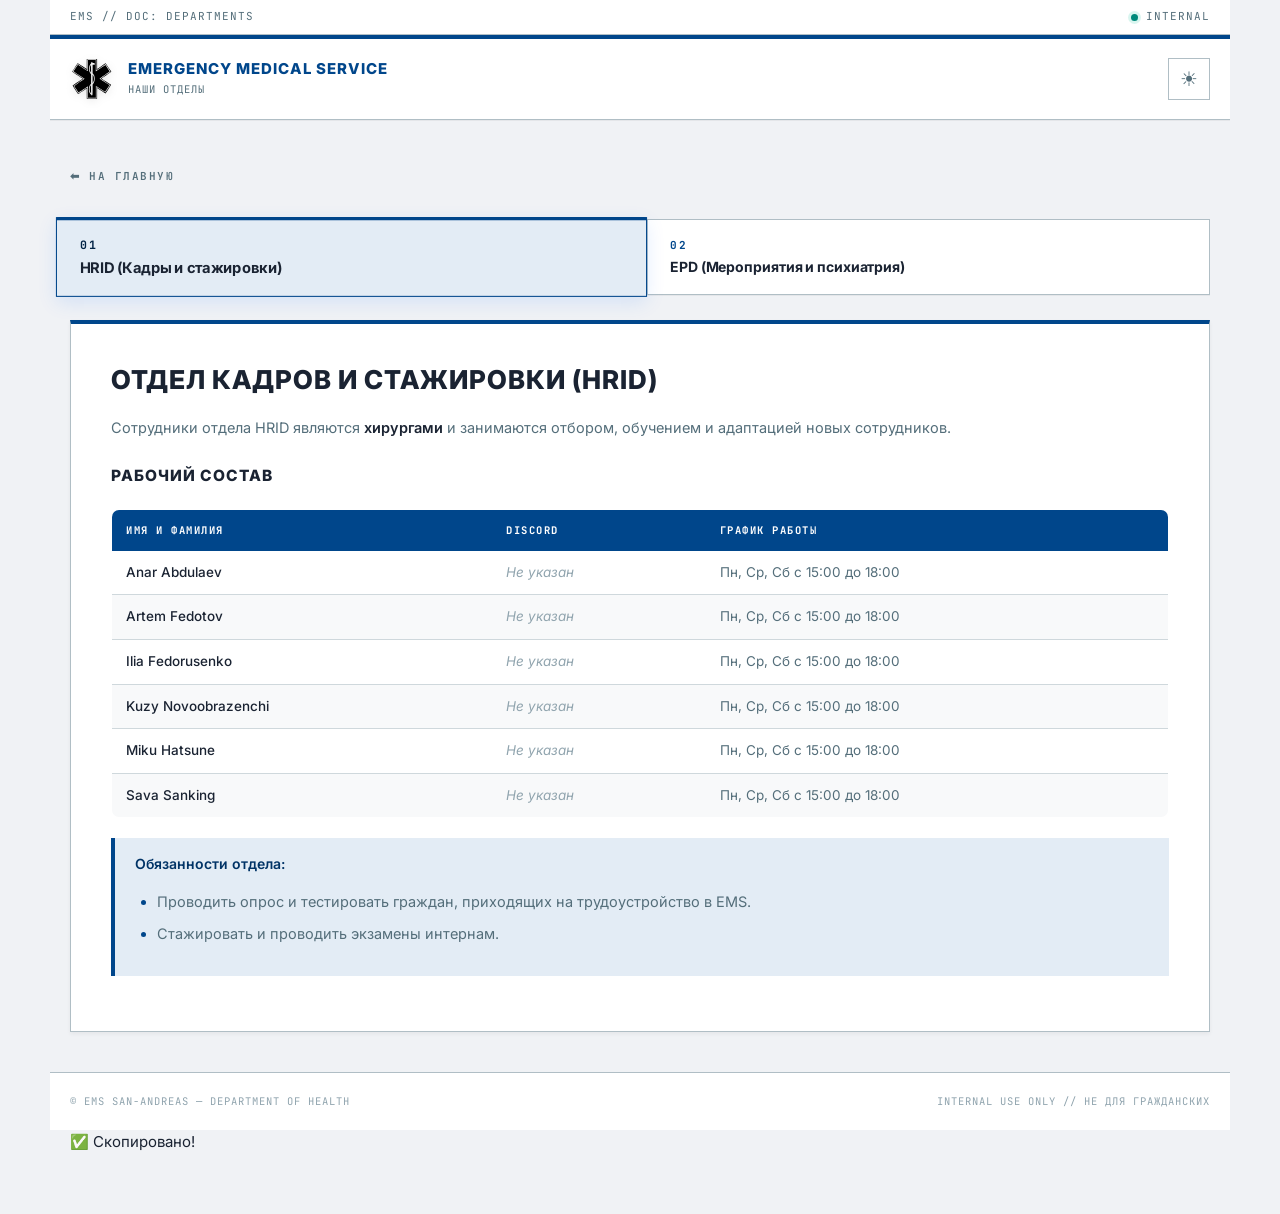
==== pages/departments.html @ a4a63691 "Add files via upload" ====
<!DOCTYPE html>
<html lang="ru">
<head>
  <meta charset="UTF-8">
  <meta name="viewport" content="width=device-width, initial-scale=1.0">
  <title>EMS | Наши отделы</title>
  <link rel="icon" type="image/svg+xml" href="../assets/favicon.svg">
  <link rel="stylesheet" href="../css/base.css">
  <link rel="stylesheet" href="../css/portal.css">
  <link rel="stylesheet" href="../css/themes.css">
  <style>
    html { background: #f0f2f5; transition: none; }
    html.theme-dark { background: #0b1320; }
  </style>
  <script src="../js/theme-init.js"></script>
</head>
<body class="theme-light">

  <div class="topbar">
    <div class="topbar-inner">
      <span class="topbar-left">EMS // DOC: DEPARTMENTS</span>
      <span class="topbar-right"><span class="status-dot"></span> INTERNAL</span>
    </div>
  </div>

  <header class="ems-header">
    <div class="ems-header-inner">
      <a href="../index.html" class="brand">
        <img src="../assets/logo-star.svg" alt="EMS" class="ems-logo">
        <div class="ems-header-text">
          <span class="ems-title">EMERGENCY MEDICAL SERVICE</span>
          <span class="ems-subtitle">Наши отделы</span>
        </div>
      </a>
      <button id="themeToggle" class="theme-toggle" title="Переключить тему" aria-label="Переключить тему">
        <span class="theme-icon-light">☀</span>
        <span class="theme-icon-dark">☾</span>
      </button>
    </div>
  </header>

  <main class="ems-content">
    <a href="../index.html" class="back-link">⬅ НА ГЛАВНУЮ</a>

    <div class="doc-tabs" role="tablist" style="margin-bottom: 25px;">
      <button class="doc-tab active" data-tab="hrid" role="tab" onclick="switchDeptTab('hrid')">
        <span class="tab-code">01</span>
        <span class="tab-label">HRID (Кадры и стажировки)</span>
      </button>
      <button class="doc-tab" data-tab="epd" role="tab" onclick="switchDeptTab('epd')">
        <span class="tab-code">02</span>
        <span class="tab-label">EPD (Мероприятия и психиатрия)</span>
      </button>
    </div>

    <div class="page-content">
      <!-- HRID -->
      <div class="doc-pane active" id="pane-hrid">
        <h1>Отдел кадров и стажировки (HRID)</h1>
        <p>Сотрудники отдела HRID являются <strong>хирургами</strong> и занимаются отбором, обучением и адаптацией новых сотрудников.</p>
        <h3>Рабочий состав</h3>
        <table>
          <thead><tr><th>Имя и Фамилия</th><th>Discord</th><th>График работы</th></tr></thead>
          <tbody>
            <tr><td>Anar Abdulaev</td><td><span style="color: var(--text-faint); font-style: italic;">Не указан</span></td><td>Пн, Ср, Сб с 15:00 до 18:00</td></tr>
            <tr><td>Artem Fedotov</td><td><span style="color: var(--text-faint); font-style: italic;">Не указан</span></td><td>Пн, Ср, Сб с 15:00 до 18:00</td></tr>
            <tr><td>Ilia Fedorusenko</td><td><span style="color: var(--text-faint); font-style: italic;">Не указан</span></td><td>Пн, Ср, Сб с 15:00 до 18:00</td></tr>
            <tr><td>Kuzy Novoobrazenchi</td><td><span style="color: var(--text-faint); font-style: italic;">Не указан</span></td><td>Пн, Ср, Сб с 15:00 до 18:00</td></tr>
            <tr><td>Miku Hatsune</td><td><span style="color: var(--text-faint); font-style: italic;">Не указан</span></td><td>Пн, Ср, Сб с 15:00 до 18:00</td></tr>
            <tr><td>Sava Sanking</td><td><span style="color: var(--text-faint); font-style: italic;">Не указан</span></td><td>Пн, Ср, Сб с 15:00 до 18:00</td></tr>
          </tbody>
        </table>
        <div class="info-box" style="margin-top: 20px;">
          <strong>Обязанности отдела:</strong>
          <ul>
            <li>Проводить опрос и тестировать граждан, приходящих на трудоустройство в EMS.</li>
            <li>Стажировать и проводить экзамены интернам.</li>
          </ul>
        </div>
      </div>

      <!-- EPD -->
      <div class="doc-pane" id="pane-epd" style="display: none;">
        <h1>Отдел мероприятий и психиатрии (EPD)</h1>
        <p>Сотрудники отдела EPD являются <strong>психиатрами</strong> и отвечают за психологическую помощь, тестирование сотрудников других фракций и организацию мероприятий.</p>
        <h3>Рабочий состав</h3>
        <table>
          <thead><tr><th>Имя и Фамилия</th><th>Discord</th><th>График работы</th></tr></thead>
          <tbody>
            <tr><td>Nikits Lancerov</td><td><span style="color: var(--text-faint); font-style: italic;">Не указан</span></td><td>Вт, Чт, Пт с 19:00 до 22:00.<br>Вс с 17:00 до 20:00</td></tr>
            <tr><td>Oleg Moon</td><td><span style="color: var(--text-faint); font-style: italic;">Не указан</span></td><td>Вт, Чт, Пт с 19:00 до 22:00.<br>Вс с 17:00 до 20:00</td></tr>
            <tr><td>Pomius Djoplin</td><td><span style="color: var(--text-faint); font-style: italic;">Не указан</span></td><td>Вт, Чт, Пт с 18:00 до 22:00.<br>Вс с 14:00 до 19:00</td></tr>
            <tr><td>Vladimir Dubrovsky</td><td><span style="color: var(--text-faint); font-style: italic;">Не указан</span></td><td>Вт, Чт, Пт с 16:00 до 22:00.<br>Вс с 12:00 до 17:00</td></tr>
          </tbody>
        </table>
        <div class="info-box" style="margin-top: 20px;">
          <strong>Обязанности отдела:</strong>
          <ul>
            <li>Проводить психиатрическое тестирование фракций.</li>
            <li>Проводить мероприятия.</li>
          </ul>
        </div>
      </div>
    </div>
  </main>

  <footer class="ems-footer">
    <div class="footer-inner">
      <span>© EMS SAN-ANDREAS — DEPARTMENT OF HEALTH</span>
      <span>INTERNAL USE ONLY // НЕ ДЛЯ ГРАЖДАНСКИХ</span>
    </div>
  </footer>

  <div id="toast" class="toast">✅ Скопировано!</div>
  <script src="../js/copy-nick.js"></script>
  <script src="../js/dept-tabs.js"></script>
  <script src="../js/theme.js"></script>
</body>
</html>
---- css/base.css ----
@import url('https://fonts.googleapis.com/css2?family=Inter:wght@400;500;600;700;800&family=JetBrains+Mono:wght@400;600;700&display=swap');

* { box-sizing: border-box; }

/* ===== ГОРИЗОНТАЛЬНЫЙ ГРАДИЕНТНЫЙ ФОН ЗА ПРЕДЕЛАМИ САЙТА ===== */
html {
  /* Светлая тема: тёмный край → светлый центр → тёмный край */
  background: linear-gradient(
    90deg,
    #4a5568 0%,
    #9aa5b4 20%,
    #eef1f5 50%,
    #9aa5b4 80%,
    #4a5568 100%
  );
  background-attachment: fixed;
  min-height: 100vh;
  transition: background 0.5s ease;
}

/* Тёмная тема: чёрный край → тёмно-синий центр → чёрный край */
html.theme-dark {
  background: linear-gradient(
    90deg,
    #000000 0%,
    #060b14 20%,
    #162338 50%,
    #060b14 80%,
    #000000 100%
  );
  background-attachment: fixed;
}

body {
  font-family: 'Inter', 'Segoe UI', -apple-system, Arial, sans-serif;
  max-width: 1180px;
  margin: 0 auto;
  padding: 0 20px 60px 20px;
  font-size: 15px;
  line-height: 1.6;
  color: var(--text);
  background: var(--page-bg);
  background-attachment: fixed;
  min-height: 100vh;
  transition: background-color 0.4s ease, color 0.4s ease;
}

/* ===== TOPBAR ===== */
.topbar {
  background: var(--panel);
  border-bottom: 1px solid var(--border);
  margin: 0 -20px;
  padding: 0 20px;
  font-family: var(--mono);
  font-size: 11px;
  letter-spacing: 1px;
  transition: background-color 0.4s ease, border-color 0.4s ease;
}

.topbar-inner {
  max-width: 1180px;
  margin: 0 auto;
  display: flex;
  justify-content: space-between;
  align-items: center;
  height: 34px;
  color: var(--text-faint);
}

.topbar-left { color: var(--text-dim); }
.topbar-right { display: flex; align-items: center; gap: 8px; color: var(--text-dim); }
.topbar-divider { color: var(--border); }

.status-dot {
  width: 7px; height: 7px;
  background: var(--teal);
  border-radius: 50%;
  display: inline-block;
  box-shadow: 0 0 0 3px rgba(0, 184, 148, 0.15);
  animation: pulse 2s infinite;
  transition: background-color 0.4s ease, box-shadow 0.4s ease;
}

@keyframes pulse {
  0%, 100% { opacity: 1; }
  50% { opacity: 0.5; }
}

/* ===== HEADER ===== */
.ems-header {
  background: var(--panel);
  border-bottom: 1px solid var(--border);
  border-top: 4px solid var(--accent);
  margin: 0 -20px 40px -20px;
  padding: 18px 20px;
  box-shadow: var(--shadow-sm);
  transition: background-color 0.4s ease, border-color 0.4s ease, box-shadow 0.4s ease;
}

.ems-header-inner {
  display: flex;
  align-items: center;
  justify-content: space-between;
  gap: 20px;
  max-width: 1180px;
  margin: 0 auto;
  flex-wrap: wrap;
}

.brand {
  display: flex;
  align-items: center;
  gap: 14px;
  text-decoration: none;
  margin-right: auto; /* Прижимает остальные блоки вправо */
}

.ems-logo {
  width: 44px;
  height: 44px;
  object-fit: contain;
}

.ems-header-text { 
  display: flex; 
  flex-direction: column; 
  justify-content: center;
  min-height: 44px;
}

.ems-title {
  font-family: var(--mono);
  font-size: 15px;
  font-weight: 700;
  color: var(--accent);
  letter-spacing: 2px;
  line-height: 1.2;
  transition: color 0.4s ease;
}

.ems-subtitle {
  font-family: var(--mono);
  font-size: 10.5px;
  color: var(--text-dim);
  letter-spacing: 1px;
  text-transform: uppercase;
  margin-top: 3px;
  transition: color 0.4s ease;
}

.header-meta {
  display: flex;
  gap: 25px;
  align-items: center;
}

.meta-item { display: flex; flex-direction: column; align-items: flex-end; }
.meta-label {
  font-family: var(--mono);
  font-size: 9.5px;
  color: var(--text-faint);
  letter-spacing: 1.5px;
  margin-bottom: 2px;
}
.meta-value {
  font-family: var(--mono);
  font-size: 11.5px;
  color: var(--text);
  font-weight: 600;
  letter-spacing: 0.5px;
}
.meta-value.green { color: var(--teal); }

/* ===== CONTENT ===== */
h1 {
  font-size: 26px;
  color: var(--text);
  font-weight: 700;
  letter-spacing: 0.3px;
  margin: 0 0 10px;
}

.subtitle {
  color: var(--text-dim);
  font-size: 15px;
  margin-bottom: 35px;
}

a { color: var(--accent); }

/* ===== FOOTER ===== */
.ems-footer {
  border-top: 1px solid var(--border);
  margin: 40px -20px 0 -20px;
  padding: 20px;
  background: var(--panel);
  transition: background-color 0.4s ease, border-color 0.4s ease;
}
.footer-inner {
  max-width: 1180px;
  margin: 0 auto;
  display: flex;
  justify-content: space-between;
  font-family: var(--mono);
  font-size: 10.5px;
  color: var(--text-faint);
  letter-spacing: 1px;
  flex-wrap: wrap;
  gap: 10px;
}

@media (max-width: 700px) {
  .header-meta { display: none; }
  .footer-inner { justify-content: center; text-align: center; }
}
---- css/portal.css ----
/* =========================================================
   PORTAL — темы через CSS-переменные (см. themes.css)
   ========================================================= */

/* ===== HERO ===== */
.hero {
    padding: 30px 0 40px;
    border-bottom: 1px solid var(--border);
    margin-bottom: 0px; 
}

.hero-label {
    font-family: var(--mono);
    font-size: 11px;
    color: var(--accent);
    letter-spacing: 2px;
    margin-bottom: 15px;
    text-transform: uppercase;
}

.hero h1 {
    font-size: 40px;
    font-weight: 800;
    letter-spacing: -0.8px;
    line-height: 1.1;
    margin-bottom: 15px;
    color: var(--text);
}

.hero h1 .accent {
    color: var(--accent);
}

.hero-desc {
    max-width: 640px;
    color: var(--text-dim);
    font-size: 15.5px;
    line-height: 1.7;
    margin-bottom: 30px;
}

.hero-stats {
    display: flex;
    border: 1px solid var(--border);
    width: fit-content;
    background: var(--panel);
    border-radius: 8px;
    overflow: hidden;
    box-shadow: var(--shadow-sm);
}

.stat {
    display: flex;
    flex-direction: column;
    align-items: center;
    padding: 14px 28px;
    border-right: 1px solid var(--border);
}

.stat:last-child {
    border-right: none;
}

.stat-num {
    font-family: var(--mono);
    font-size: 22px;
    font-weight: 700;
    color: var(--accent);
    line-height: 1;
}

.stat-lbl {
    font-family: var(--mono);
    font-size: 9.5px;
    color: var(--text-faint);
    letter-spacing: 1.5px;
    margin-top: 5px;
}

/* ===== SECTION HEAD ===== */
.section-head {
    display: flex;
    align-items: baseline;
    justify-content: space-between;
    margin-bottom: 20px;
    padding-bottom: 12px;
    border-bottom: 1px solid var(--border);
}

.section-head h2 {
    font-family: var(--mono);
    font-size: 13px;
    font-weight: 700;
    letter-spacing: 2.5px;
    color: var(--text);
    margin: 0;
    text-transform: uppercase;
}

.section-index {
    font-family: var(--mono);
    font-size: 10.5px;
    color: var(--text-faint);
    letter-spacing: 1.5px;
}

/* ===== GRID ===== */
.portal-grid {
    display: grid;
    grid-template-columns: repeat(auto-fill, minmax(320px, 1fr));
    gap: 20px;
}

.portal-card {
    background: var(--panel);
    padding: 26px 24px 22px;
    text-decoration: none;
    color: var(--text);
    display: flex;
    flex-direction: column;
    transition: all 0.2s ease;
    position: relative;
    border: 1px solid var(--border);
    border-radius: 10px;
    box-shadow: var(--shadow-sm);
}

.portal-card::before {
    content: '';
    position: absolute;
    top: 0;
    left: 0;
    right: 0;
    height: 3px;
    background: var(--accent);
    border-radius: 10px 10px 0 0;
    opacity: 0.85;
}

.portal-card:hover {
    transform: translateY(-4px);
    box-shadow: var(--shadow-lg);
    border-color: var(--accent);
}

.card-top {
    display: flex;
    justify-content: space-between;
    align-items: center;
    margin-bottom: 14px;
}

.card-code {
    font-family: var(--mono);
    font-size: 11px;
    font-weight: 700;
    color: var(--accent);
    letter-spacing: 1px;
}

.card-tag {
    font-family: var(--mono);
    font-size: 9.5px;
    color: var(--text-dim);
    letter-spacing: 1.5px;
    border: 1px solid var(--border);
    background: var(--panel-soft);
    padding: 3px 8px;
    text-transform: uppercase;
    border-radius: 4px;
}

.card-title {
    font-size: 18px;
    font-weight: 700;
    color: var(--text);
    margin: 0 0 10px;
    letter-spacing: -0.2px;
    line-height: 1.3;
}

.card-desc {
    font-size: 13.5px;
    color: var(--text-dim);
    line-height: 1.6;
    margin: 0 0 18px;
    flex-grow: 1;
}

.card-link {
    font-family: var(--mono);
    font-size: 10.5px;
    font-weight: 700;
    color: var(--accent);
    letter-spacing: 1.5px;
    transition: color 0.15s;
    align-self: flex-start;
}

.portal-card:hover .card-link {
    color: var(--accent-dim);
}

/* =========================================================
   КАРТОЧКИ ОТДЕЛОВ: HRID и EPD
   ========================================================= */

.card-training::before {
    background: var(--teal);
}

.card-training .card-code {
    color: var(--teal);
}

.card-training .card-tag {
    color: #00806a;
    border-color: #bde9df;
    background: var(--teal-soft);
}

.card-training:hover {
    border-color: var(--teal);
    box-shadow: 0 12px 32px rgba(0, 184, 148, 0.18);
}

.card-training .card-link {
    color: var(--teal);
}

.card-training:hover .card-link {
    color: #00806a;
}

.card-psych::before {
    background: #7c5cff;
}

.card-psych .card-code {
    color: #7c5cff;
}

.card-psych .card-tag {
    color: #5a3fd6;
    border-color: #ddd4ff;
    background: #f0ecff;
}

.card-psych:hover {
    border-color: #7c5cff;
    box-shadow: 0 12px 32px rgba(124, 92, 255, 0.18);
}

.card-psych .card-link {
    color: #7c5cff;
}

.card-psych:hover .card-link {
    color: #5a3fd6;
}

/* =========================================================
   ВНУТРЕННИЕ СТРАНИЦЫ
   ========================================================= */

.back-link {
    display: inline-flex;
    align-items: center;
    gap: 6px;
    color: var(--text-dim);
    text-decoration: none;
    font-family: var(--mono);
    font-size: 11px;
    font-weight: 600;
    letter-spacing: 1.5px;
    margin-bottom: 25px;
    padding: 8px 0;
    text-transform: uppercase;
    transition: color 0.15s;
}

.back-link:hover {
    color: var(--accent);
}

.page-content {
    background: var(--panel);
    border: 1px solid var(--border);
    border-top: 4px solid var(--accent);
    padding: 35px 40px;
    margin-top: 10px;
    border-radius: 10px;
    box-shadow: var(--shadow-md);
}

.page-content>h1 {
    font-family: var(--mono);
    font-size: 22px;
    letter-spacing: 1.5px;
    color: var(--text);
    text-transform: uppercase;
    margin-top: 0;
    margin-bottom: 30px;
    padding-bottom: 18px;
    border-bottom: 1px solid var(--border);
}

.page-content h2 {
    font-family: var(--mono);
    color: var(--accent);
    font-size: 13px;
    font-weight: 700;
    margin-top: 35px;
    margin-bottom: 14px;
    padding-bottom: 8px;
    border-bottom: 1px solid var(--border-soft);
    text-transform: uppercase;
    letter-spacing: 2px;
}

.page-content h2:first-of-type {
    margin-top: 0;
}

.page-content h3 {
    color: var(--text);
    font-size: 15.5px;
    font-weight: 700;
    margin-top: 24px;
    margin-bottom: 10px;
}

.page-content p {
    font-size: 14.5px;
    line-height: 1.75;
    color: var(--text-dim);
    margin-bottom: 14px;
}

.page-content strong {
    color: var(--text);
    font-weight: 600;
}

.page-content ul,
.page-content ol {
    padding-left: 22px;
    margin-bottom: 16px;
}

.page-content li {
    margin-bottom: 7px;
    line-height: 1.7;
    font-size: 14.5px;
    color: var(--text-dim);
}

.page-content li::marker {
    color: var(--accent);
}

.page-content .info-box {
    background: var(--accent-soft);
    border-left: 4px solid var(--accent);
    padding: 14px 20px;
    margin: 20px 0;
    font-size: 14px;
    color: var(--text);
    line-height: 1.7;
    border-radius: 0 6px 6px 0;
}

.page-content .info-box strong {
    color: var(--accent-dim);
}

.page-content .warning-box {
    background: #fff8e6;
    border-left: 4px solid var(--amber);
    padding: 14px 20px;
    margin: 20px 0;
    color: #7a5c00;
    font-size: 14px;
    line-height: 1.7;
    border-radius: 0 6px 6px 0;
}

.page-content .warning-box strong {
    color: #7a5c00;
}

.page-content table {
    width: 100%;
    border-collapse: collapse;
    margin: 20px 0;
    font-size: 13px;
    border: 1px solid var(--border);
    border-radius: 8px;
    overflow: hidden;
}

.page-content th {
    background: var(--accent);
    color: #ffffff;
    padding: 12px 14px;
    text-align: left;
    font-family: var(--mono);
    font-weight: 700;
    text-transform: uppercase;
    font-size: 10.5px;
    letter-spacing: 1.5px;
}

.page-content td {
    padding: 11px 14px;
    border-bottom: 1px solid var(--border-soft);
    color: var(--text-dim);
    font-size: 13.5px;
}

.page-content tr:last-child td {
    border-bottom: none;
}

.page-content tr:nth-child(even) td {
    background: var(--panel-soft);
}

.page-content tr:hover td {
    background: var(--accent-soft);
}

.page-content td:first-child {
    color: var(--text);
    font-weight: 500;
}

.page-content a {
    color: var(--accent);
    text-decoration: none;
    border-bottom: 1px dashed var(--accent);
}

.page-content a:hover {
    color: var(--accent-dim);
}

.page-content code {
    font-family: var(--mono);
    background: var(--accent-soft);
    color: var(--accent-dim);
    padding: 2px 6px;
    font-size: 12.5px;
    border-radius: 4px;
}

/* =========================================================
   ВКЛАДКИ ДОКУМЕНТОВ (rules.html)
   ========================================================= */

.doc-tabs {
    display: flex;
    gap: 14px;
    margin-bottom: 28px;
    flex-wrap: wrap;
    align-items: stretch;
}

.doc-tab {
    flex: 1;
    min-width: 220px;
    background: var(--panel);
    border: 1px solid var(--border);
    border-radius: 8px;
    padding: 18px 22px;
    cursor: pointer;
    display: flex;
    flex-direction: column;
    align-items: flex-start;
    gap: 6px;
    transition: transform 0.25s ease, box-shadow 0.25s ease,
        border-color 0.25s ease, background 0.25s ease;
    font-family: inherit;
    text-align: left;
    box-shadow: var(--shadow-sm);
    transform: scale(1);
    transform-origin: center;
    position: relative;
}

.doc-tab:hover {
    border-color: var(--accent-dim);
    background: var(--panel-soft);
}

.doc-tab.active {
    border-color: var(--accent);
    background: var(--accent-soft);
    box-shadow: 0 6px 18px rgba(10, 108, 255, 0.12);
    transform: scale(1.05);
    z-index: 2;
}

.doc-tab.active::before {
    content: '';
    position: absolute;
    top: -1px;
    left: -1px;
    right: -1px;
    height: 3px;
    background: var(--accent);
    border-radius: 8px 8px 0 0;
}

.doc-tab .tab-code {
    font-family: var(--mono);
    font-size: 11px;
    font-weight: 700;
    color: var(--accent);
    letter-spacing: 1.5px;
}

.doc-tab .tab-label {
    font-size: 14px;
    font-weight: 700;
    color: var(--text);
    letter-spacing: -0.1px;
    line-height: 1.3;
}

.doc-tab.active .tab-code {
    color: var(--accent-dark);
}

.doc-pane {
    animation: paneFade 0.3s ease;
}

@keyframes paneFade {
    from {
        opacity: 0;
        transform: translateY(6px);
    }

    to {
        opacity: 1;
        transform: translateY(0);
    }
}

@media (max-width: 700px) {
    .doc-tab {
        min-width: 100%;
    }

    .doc-tab.active {
        transform: scale(1.02);
    }
}

/* =========================================================
   КАТЕГОРИИ БЛОКОВ ВНУТРИ ДОКУМЕНТА
   ========================================================= */

.doc-block {
    margin: 0 0 20px;
    padding: 0 22px 4px;
    border: 1px solid var(--border);
    border-radius: 8px;
    background: var(--panel);
    overflow: hidden;
}

.doc-block:last-child {
    margin-bottom: 0;
}

.doc-block .block-header {
    font-family: var(--mono);
    font-size: 12.5px;
    font-weight: 700;
    color: #ffffff;
    letter-spacing: 2px;
    text-transform: uppercase;
    padding: 12px 22px;
    margin: 0 -22px 18px;
    background: linear-gradient(90deg,
            #3a6ea5 0%,
            #5a8ac0 45%,
            rgba(90, 138, 192, 0) 100%);
}

.doc-block .block-item {
    padding: 14px 0 16px;
    border-bottom: 1px solid var(--border-soft);
}

.doc-block .block-item:last-child {
    border-bottom: none;
}

.doc-block .item-title {
    font-family: var(--mono);
    font-size: 12px;
    font-weight: 700;
    color: var(--accent-dark);
    letter-spacing: 1px;
    text-transform: uppercase;
    margin: 0 0 8px;
}

.doc-block .item-text {
    font-size: 14.5px;
    line-height: 1.7;
    color: var(--text-dim);
    margin: 0 0 10px;
}

.doc-block .item-text strong {
    color: var(--text);
    font-weight: 600;
}

.doc-block ul,
.doc-block ol {
    padding-left: 20px;
    margin: 6px 0 12px;
}

.doc-block li {
    font-size: 14px;
    line-height: 1.65;
    color: var(--text-dim);
    margin-bottom: 4px;
}

/* =========================================================
   СТИЛИЗАЦИЯ СПИСКОВ И КОДА
   ========================================================= */
.doc-block ul {
    list-style: none;
    padding-left: 0;
    margin: 10px 0 15px;
}

.doc-block ul li {
    position: relative;
    padding-left: 24px;
    margin-bottom: 10px;
    font-size: 14.5px;
    line-height: 1.6;
    color: var(--text-dim);
}

.doc-block ul li::before {
    content: '▪';
    position: absolute;
    left: 6px;
    top: 0;
    color: var(--accent);
    font-size: 16px;
    line-height: 1.6;
}

.doc-block code {
    display: inline-block;
    background: var(--panel-soft);
    border: 1px solid var(--border);
    padding: 4px 8px;
    border-radius: 4px;
    font-family: var(--mono);
    font-size: 13px;
    color: var(--accent);
    margin: 5px 0;
}

.doc-block ul li small {
    display: block;
    margin-top: 4px;
    color: var(--text-faint);
    font-size: 13px;
    line-height: 1.4;
}

/* =========================================================
   БЛОК «НАКАЗАНИЯ»
   ========================================================= */

.doc-block .penalty-title {
    display: inline-block;
    font-family: var(--mono);
    font-size: 11.5px;
    font-weight: 700;
    letter-spacing: 2px;
    text-transform: uppercase;
    color: #ffffff;
    background: #a93b31;
    padding: 6px 14px;
    border-radius: 6px;
    margin: 6px 0 10px;
}

.doc-block .penalty-list {
    list-style: none;
    padding: 0;
    margin: 0 0 6px;
}

.doc-block .penalty-list li {
    position: relative;
    padding: 8px 14px 8px 28px;
    font-size: 14px;
    color: var(--text-dim);
    line-height: 1.6;
    border-bottom: 1px solid var(--border-soft);
}

.doc-block .penalty-list li:last-child {
    border-bottom: none;
}

.doc-block .penalty-list li::before {
    content: '';
    position: absolute;
    left: 10px;
    top: 50%;
    transform: translateY(-50%);
    width: 8px;
    height: 8px;
    border-radius: 50%;
    background: #d4b13a;
}

.doc-block .penalty-list li:nth-child(3)::before {
    background: #c47a2a;
}

.doc-block .penalty-list li:nth-child(n+4)::before {
    background: #a93b31;
}

/* =========================================================
   АДАПТИВ
   ========================================================= */

@media (max-width: 700px) {
    .doc-block {
        padding: 0 16px 4px;
    }

    .doc-block .block-header {
        padding: 10px 16px;
        margin: 0 -16px 14px;
        font-size: 11.5px;
    }

    .doc-block .item-title {
        font-size: 11.5px;
    }

    .doc-block .item-text {
        font-size: 14px;
    }

    .doc-block .penalty-title {
        font-size: 11px;
        padding: 5px 12px;
    }

    .doc-block .penalty-list li {
        font-size: 13.5px;
    }
}

@media (max-width: 700px) {
    .hero h1 {
        font-size: 28px;
    }

    .hero-stats {
        width: 100%;
    }

    .stat {
        flex: 1;
        padding: 12px 10px;
    }

    .portal-grid {
        grid-template-columns: 1fr;
    }

    .page-content {
        padding: 22px 18px;
    }

    .page-content table {
        font-size: 12px;
    }

    .page-content th,
    .page-content td {
        padding: 9px 8px;
    }
}

/* =========================================================
   МОДАЛЬНОЕ ОКНО ЗАПРОСА ДОСТУПА (index.html)
   ========================================================= */

.modal-overlay {
    position: fixed;
    inset: 0;
    background: rgba(28, 43, 58, 0.55);
    display: flex;
    align-items: center;
    justify-content: center;
    z-index: 1000;
    padding: 20px;
    animation: fadeIn 0.15s ease;
}

@keyframes fadeIn {
    from {
        opacity: 0;
    }

    to {
        opacity: 1;
    }
}

.modal-content {
    background: var(--panel);
    border: 1px solid var(--border);
    border-top: 4px solid var(--accent);
    border-radius: 12px;
    box-shadow: 0 20px 60px rgba(28, 43, 58, 0.3);
    max-width: 420px;
    width: 100%;
    padding: 30px 30px 26px;
    text-align: center;
}

.modal-content h2 {
    margin: 0 0 8px;
    color: var(--accent);
    font-family: var(--mono);
    font-size: 14px;
    font-weight: 700;
    letter-spacing: 2px;
    text-transform: uppercase;
}

.modal-subtitle {
    color: var(--text-dim);
    font-size: 13.5px;
    margin: 0 0 22px;
    line-height: 1.5;
}

.modal-label {
    display: block;
    text-align: left;
    font-family: var(--mono);
    font-size: 10.5px;
    color: var(--text-dim);
    letter-spacing: 1.5px;
    margin-bottom: 8px;
    text-transform: uppercase;
}

.modal-input {
    width: 100%;
    padding: 13px 15px;
    font-size: 16px;
    font-family: var(--mono);
    letter-spacing: 3px;
    text-align: center;
    border: 1px solid var(--border);
    border-radius: 8px;
    background: var(--panel-soft);
    color: var(--text);
    outline: none;
    transition: border-color 0.15s, box-shadow 0.15s;
    box-sizing: border-box;
}

.modal-input:focus {
    border-color: var(--accent);
    background: var(--panel);
    box-shadow: 0 0 0 3px rgba(10, 108, 255, 0.12);
}

.modal-input::placeholder {
    color: var(--text-faint);
    letter-spacing: 3px;
}

.modal-error {
    margin-top: 12px;
    font-size: 13px;
    font-weight: 600;
    color: var(--red);
    font-family: var(--mono);
    letter-spacing: 1px;
}

.modal-actions {
    display: flex;
    gap: 10px;
    margin-top: 22px;
}

.modal-btn-primary,
.modal-btn-secondary {
    flex: 1;
    padding: 13px 16px;
    border-radius: 8px;
    font-family: var(--mono);
    font-size: 11.5px;
    font-weight: 700;
    letter-spacing: 1.5px;
    text-transform: uppercase;
    cursor: pointer;
    transition: all 0.15s;
    border: 1px solid transparent;
}

.modal-btn-primary {
    background: var(--accent);
    color: #ffffff;
    border-color: var(--accent);
}

.modal-btn-primary:hover {
    background: var(--accent-dim);
}

.modal-btn-secondary {
    background: var(--panel);
    color: var(--text-dim);
    border-color: var(--border);
}

.modal-btn-secondary:hover {
    background: var(--panel-soft);
    color: var(--text);
}

@media (max-width: 500px) {
    .modal-content {
        padding: 24px 20px 20px;
    }

    .modal-actions {
        flex-direction: column;
    }
}

/* =========================================================
   БЕГУЩАЯ СТРОКА НОВОСТЕЙ (index.html)
   ========================================================= */

.news-section {
    margin-top: 0;
    margin-bottom: 40px;
    padding: 15px 0;
    border-bottom: 1px solid var(--border); /* Только нижняя линия */
}

.news-ticker-row {
    display: flex;
    align-items: center;
    width: 100%;
    /* Убрали gap, так как надписи больше нет */
}

.news-ticker-wrapper {
    flex-grow: 1;
    overflow: hidden;
    position: relative;
    mask-image: linear-gradient(to right, transparent, black 2%, black 98%, transparent);
    -webkit-mask-image: linear-gradient(to right, transparent, black 2%, black 98%, transparent);
}

.news-ticker {
    display: flex;
    align-items: center;
    /* Убираем width: max-content, чтобы flex-контейнер вел себя предсказуемо */
    width: max-content;
    /* Анимация будет длиться 40 секунд (можно менять) */
    animation: marquee 40s linear infinite;
}

.news-ticker-wrapper:hover .news-ticker {
    animation-play-state: paused;
}

.ticker-item {
    text-decoration: none;
    display: flex;
    align-items: center;
    gap: 10px;
    padding: 0 15px;
    transition: color 0.2s;
}

.ticker-item:hover .ticker-title {
    color: var(--accent);
}

.ticker-date {
    font-family: var(--mono);
    font-size: 11px;
    font-weight: 700;
    color: var(--text-dim);
    background: var(--panel-soft);
    padding: 3px 8px;
    border-radius: 4px;
    border: 1px solid var(--border);
}

.ticker-title {
    font-family: var(--mono);
    font-size: 13px;
    font-weight: 600;
    color: var(--text); /* Сделали текст основным цветом (ярче) */
    white-space: nowrap;
}

.ticker-separator {
    color: var(--border);
    font-size: 18px;
    padding: 0 10px;
}

@keyframes marquee {
    0% { transform: translateX(0); }
    /* Сдвигаем ровно на ширину ОДНОГО набора новостей */
    100% { transform: translateX(-50%); } 
}

/* Мобильная адаптация */
@media (max-width: 700px) {
    .news-ticker-wrapper {
        width: 100%;
        mask-image: none;
        -webkit-mask-image: none;
    }
}

/* =========================================================
   КАРТОЧКИ НОВОСТЕЙ (general-info.html)
   ========================================================= */
.news-feed {
    display: flex;
    flex-direction: column;
    gap: 25px;
    margin-bottom: 40px;
}

.news-post {
    background: var(--panel-soft);
    border: 1px solid var(--border);
    border-radius: 8px;
    padding: 25px;
    position: relative;
}

.news-post-header {
    display: flex;
    justify-content: space-between;
    align-items: center;
    border-bottom: 1px solid var(--border-soft);
    padding-bottom: 15px;
    margin-bottom: 20px;
    flex-wrap: wrap;
    gap: 10px;
}

.news-post-title {
    font-size: 20px;
    font-weight: 800;
    color: var(--text);
    margin: 0;
}

.news-post-meta {
    font-family: var(--mono);
    font-size: 12px;
    color: var(--text-dim);
    text-align: right;
}

.news-post-content p {
    font-size: 15px;
    line-height: 1.7;
    margin-bottom: 12px;
    color: var(--text);
}

.news-post-content ul {
    margin: 15px 0;
    padding-left: 20px;
}

.news-post-content li {
    margin-bottom: 8px;
    font-size: 14.5px;
    color: var(--text-dim);
}

.news-post-content li strong {
    color: var(--text);
}

.congrats-list {
    display: flex;
    flex-wrap: wrap;
    gap: 8px;
    margin-top: 15px;
    margin-bottom: 15px;
}

.congrats-list span {
    background: var(--panel);
    border: 1px solid var(--border);
    padding: 4px 10px;
    border-radius: 4px;
    font-family: var(--mono);
    font-size: 12px;
    color: var(--accent);
    font-weight: 600;
}

.empty-news {
    text-align: center;
    padding: 40px;
    color: var(--text-faint);
    font-family: var(--mono);
    font-style: italic;
}
---- css/themes.css ----
/* =========================================================
   ТЕМЫ: EMS TACTICAL (светлая) + HIGH-TECH (тёмная)
   ========================================================= */

/* ---------- Переменные светлой темы (по умолчанию) ---------- */
:root,
body.theme-light {
  --bg:            #f0f2f5;
  --panel:         #ffffff;
  --panel-soft:    #f8f9fa;
  --border:        #b0bec5;
  --border-soft:   #cfd8dc;
  --text:          #1a2332;
  --text-dim:      #546e7a;
  --text-faint:    #90a4ae;

  --accent:        #00468b;
  --accent-soft:   #e3ecf5;
  --accent-dim:    #003366;
  --accent-dark:   #002244;

  --teal:          #00897b;
  --teal-soft:     #e0f2f1;
  --red:           #d32f2f;
  --red-soft:      #ffebee;
  --amber:         #f0a500;

  --mono:          'JetBrains Mono', 'Courier New', monospace;

  --page-bg: #f0f2f5;

  --shadow-sm: 0 1px 0 rgba(0,0,0,0.05);
  --shadow-md: 0 2px 4px rgba(0,0,0,0.05);
  --shadow-lg: 0 4px 12px rgba(0, 70, 139, 0.15);
}

/* ---------- Переменные тёмной темы ---------- */
body.theme-dark {
  --bg:            #0b1320;
  --panel:         #111b2b;
  --panel-soft:    #162338;
  --border:        rgba(0, 229, 255, 0.3);
  --border-soft:   rgba(0, 229, 255, 0.1);
  --text:          #e0f2fe;
  --text-dim:      #94a3b8;
  --text-faint:    #64748b;

  --accent:        #00e5ff;
  --accent-soft:   rgba(0, 229, 255, 0.1);
  --accent-dim:    #00b8cc;
  --accent-dark:   #008a99;

  --teal:          #00e5ff;
  --teal-soft:     rgba(0, 229, 255, 0.1);
  --red:           #ff6b6b;
  --red-soft:      rgba(255, 107, 107, 0.15);
  --amber:         #fbbf24;

  --page-bg: radial-gradient(circle at top center, #162a45 0%, #0b1320 100%);

  --shadow-sm: 0 0 10px rgba(0, 229, 255, 0.05);
  --shadow-md: 0 0 20px rgba(0, 229, 255, 0.1);
  --shadow-lg: 0 0 30px rgba(0, 229, 255, 0.2);

  color: var(--text);
}

/* =========================================================
   EMS TACTICAL — строгая геометрия
   ========================================================= */
body.theme-light .portal-card,
body.theme-light .page-content,
body.theme-light .doc-block,
body.theme-light .doc-tab,
body.theme-light .patient-fields,
body.theme-light .question,
body.theme-light .audit-card,
body.theme-light .menu-btn,
body.theme-light .modal-content,
body.theme-light button,
body.theme-light input,
body.theme-light .info-box,
body.theme-light .warning-box,
body.theme-light .curator-input-group {
  border-radius: 0px !important;
}

body.theme-light .portal-card { border: 1px solid var(--border) !important; }
body.theme-light .portal-card::before { height: 6px !important; border-radius: 0 !important; }
body.theme-light .portal-card:hover {
  border-color: var(--accent) !important;
  box-shadow: var(--shadow-lg) !important;
}

body.theme-light .ems-title,
body.theme-light h1,
body.theme-light h2,
body.theme-light h3,
body.theme-light .card-title,
body.theme-light .block-title,
body.theme-light .modal-content h2 {
  font-family: 'Inter', sans-serif !important;
  text-transform: uppercase !important;
  letter-spacing: 1px !important;
  font-weight: 800 !important;
}
body.theme-light .ems-title { color: var(--accent) !important; }

body.theme-light .form-actions button:first-child,
body.theme-light button.gen-btn,
body.theme-light .modal-btn-primary {
  background: var(--accent) !important;
  border-radius: 0 !important;
  text-transform: uppercase;
  letter-spacing: 1px;
  border: 2px solid var(--accent) !important;
  color: #fff !important;
}
body.theme-light .form-actions button:first-child:hover,
body.theme-light button.gen-btn:hover,
body.theme-light .modal-btn-primary:hover {
  background: var(--accent-dim) !important;
  border-color: var(--accent-dim) !important;
}

body.theme-light .warning-box {
  border-left-color: #d32f2f !important;
  background: #ffebee !important;
  color: #b71c1c !important;
}
body.theme-light .block-title { background: #1a2332 !important; color: #fff !important; }
body.theme-light .patient-fields input:focus,
body.theme-light .curator-input-group input:focus {
  border-color: var(--accent) !important;
  box-shadow: 0 0 0 3px rgba(0, 70, 139, 0.2) !important;
}

/* =========================================================
   HIGH-TECH MEDICAL — ночная тема
   ========================================================= */
body.theme-dark .topbar,
body.theme-dark .ems-header,
body.theme-dark .ems-footer {
  background: rgba(11, 19, 32, 0.9) !important;
  border-color: var(--border) !important;
}
body.theme-dark .ems-title {
  color: var(--accent) !important;
  text-shadow: 0 0 10px rgba(0, 229, 255, 0.5);
}
body.theme-dark .topbar-left { color: var(--accent); }
body.theme-dark .ems-subtitle { color: var(--text-dim) !important; }

/* Свечение логотипа в тёмной теме */
body.theme-dark .ems-logo {
  filter: drop-shadow(0 0 8px rgba(0, 229, 255, 0.6)) 
          drop-shadow(0 0 20px rgba(0, 229, 255, 0.3));
  transition: filter 0.4s ease;
}
body.theme-light .ems-logo {
  filter: drop-shadow(0 2px 4px rgba(0, 0, 0, 0.1));
  transition: filter 0.4s ease;
}

body.theme-dark .portal-card {
  background: var(--panel) !important;
  border: 1px solid var(--border) !important;
  box-shadow: inset 0 0 20px rgba(0, 229, 255, 0.03);
  border-radius: 8px !important;
}
body.theme-dark .portal-card::before {
  background: var(--accent) !important;
  box-shadow: 0 0 10px var(--accent);
}
body.theme-dark .portal-card:hover {
  border-color: var(--accent) !important;
  box-shadow: 0 0 25px rgba(0, 229, 255, 0.2) !important;
}
body.theme-dark .card-title,
body.theme-dark .card-code { color: var(--accent) !important; }
body.theme-dark .card-tag {
  background: var(--panel-soft) !important;
  color: var(--accent) !important;
  border-color: var(--border) !important;
}
body.theme-dark .card-desc { color: var(--text-dim) !important; }
body.theme-dark .hero h1 { color: var(--text) !important; }
body.theme-dark .hero h1 .accent { color: var(--accent) !important; }
body.theme-dark .hero-desc { color: var(--text-dim) !important; }
body.theme-dark .hero-stats { background: var(--panel) !important; border-color: var(--border) !important; }
body.theme-dark .stat-num { color: var(--accent) !important; }
body.theme-dark .stat-lbl { color: var(--text-faint) !important; }
body.theme-dark .stat { border-right-color: var(--border) !important; }
body.theme-dark .section-head { border-bottom-color: var(--border) !important; }
body.theme-dark .section-head h2 { color: var(--text) !important; }
body.theme-dark .section-index { color: var(--text-faint) !important; }

body.theme-dark .page-content,
body.theme-dark .doc-block,
body.theme-dark .doc-tab,
body.theme-dark .patient-fields,
body.theme-dark .question,
body.theme-dark .audit-card,
body.theme-dark .modal-content,
body.theme-dark .menu-btn {
  background: var(--panel) !important;
  border-color: var(--border) !important;
  color: var(--text) !important;
}
body.theme-dark .page-content h1,
body.theme-dark .page-content h2,
body.theme-dark .doc-tab .tab-code,
body.theme-dark .item-title,
body.theme-dark .menu-btn .btn-title,
body.theme-dark .modal-content h2 {
  color: var(--accent) !important;
}
body.theme-dark .page-content p,
body.theme-dark .page-content li,
body.theme-dark .item-text,
body.theme-dark .page-content td {
  color: var(--text-dim) !important;
}
body.theme-dark .page-content strong { color: var(--accent) !important; }
body.theme-dark .page-content a { color: var(--accent) !important; border-bottom-color: var(--accent) !important; }
body.theme-dark .page-content code {
  background: rgba(0, 229, 255, 0.1) !important;
  color: var(--accent) !important;
}

body.theme-dark .page-content th {
  background: rgba(0, 229, 255, 0.15) !important;
  color: var(--accent) !important;
  border-bottom: 2px solid var(--accent);
}
body.theme-dark .page-content td { border-bottom-color: var(--border-soft) !important; }
body.theme-dark .page-content tr:nth-child(even) td { background: var(--panel-soft) !important; }
body.theme-dark .page-content tr:hover td { background: rgba(0, 229, 255, 0.05) !important; }

body.theme-dark .info-box {
  background: rgba(0, 229, 255, 0.05) !important;
  border-left: 4px solid var(--accent) !important;
  font-family: 'JetBrains Mono', monospace !important;
}
body.theme-dark .info-box strong { color: var(--accent) !important; }
body.theme-dark .warning-box {
  background: rgba(245, 127, 23, 0.1) !important;
  border-left-color: #f57f17 !important;
  color: #fbbf24 !important;
}

body.theme-dark button,
body.theme-dark .form-actions button:first-child,
body.theme-dark button.gen-btn,
body.theme-dark .modal-btn-primary {
  background: var(--accent) !important;
  color: #000 !important;
  font-weight: 800;
  border: none;
  box-shadow: 0 0 15px rgba(0, 229, 255, 0.3) !important;
}
body.theme-dark button:hover,
body.theme-dark .form-actions button:first-child:hover,
body.theme-dark button.gen-btn:hover,
body.theme-dark .modal-btn-primary:hover {
  background: #fff !important;
  box-shadow: 0 0 25px rgba(0, 229, 255, 0.6) !important;
}
body.theme-dark button.secondary {
  background: transparent !important;
  color: var(--accent) !important;
  border: 1px solid var(--accent) !important;
  box-shadow: none !important;
}

body.theme-dark label.answer {
  background: var(--panel-soft) !important;
  border-color: var(--border-soft) !important;
  color: var(--text) !important;
}
body.theme-dark label.answer:hover {
  border-color: var(--accent) !important;
  background: rgba(0, 229, 255, 0.05) !important;
}
body.theme-dark input[type="checkbox"],
body.theme-dark input[type="radio"] { accent-color: var(--accent) !important; }

body.theme-dark input[type="text"],
body.theme-dark input[type="password"],
body.theme-dark .modal-input,
body.theme-dark .curator-input-group input,
body.theme-dark .patient-fields input {
  background: var(--bg) !important;
  color: var(--accent) !important;
  border-color: var(--border) !important;
}
body.theme-dark input:focus,
body.theme-dark .modal-input:focus {
  border-color: var(--accent) !important;
  box-shadow: 0 0 15px rgba(0, 229, 255, 0.2) !important;
}

body.theme-dark .doc-block .block-header {
  background: linear-gradient(90deg, #00566b 0%, rgba(0, 229, 255, 0) 100%) !important;
}
body.theme-dark .doc-tab.active {
  background: rgba(0, 229, 255, 0.08) !important;
  border-color: var(--accent) !important;
}
body.theme-dark .doc-tab.active::before { background: var(--accent) !important; }
body.theme-dark .doc-tab .tab-label { color: var(--text) !important; }

body.theme-dark .audit-title { color: var(--accent) !important; }
body.theme-dark .audit-subtitle { color: var(--text-dim) !important; }

body.theme-dark .menu-btn { color: var(--accent) !important; }
body.theme-dark .menu-btn .btn-subtitle { color: var(--text-dim) !important; }
body.theme-dark .back-link { color: var(--text-dim) !important; }
body.theme-dark .back-link:hover { color: var(--accent) !important; }

body.theme-dark .topbar-right { color: var(--text-dim) !important; }
body.theme-dark .status-dot {
  background: var(--accent) !important;
  box-shadow: 0 0 0 3px rgba(0, 229, 255, 0.2) !important;
}

/* =========================================================
   ПЛАВНЫЕ ПЕРЕХОДЫ ПРИ СМЕНЕ ТЕМЫ
   ========================================================= */
body {
  transition: background-color 0.4s ease, color 0.4s ease;
}
.portal-card,
.page-content,
.doc-block,
.doc-tab,
.topbar,
.ems-header,
.ems-footer,
.patient-fields,
.question,
.audit-card,
.menu-btn,
.modal-content,
label.answer,
input,
button {
  transition: background-color 0.4s ease, border-color 0.4s ease, color 0.4s ease, box-shadow 0.4s ease;
}

/* =========================================================
   КНОПКА ПЕРЕКЛЮЧЕНИЯ ТЕМЫ
   ========================================================= */
.theme-toggle {
  width: 42px;
  height: 42px;
  border-radius: 50%;
  border: 1px solid var(--border);
  background: var(--panel);
  color: var(--text-dim);
  cursor: pointer;
  padding: 0;
  margin: 0;
  transition: all 0.25s ease;
  flex-shrink: 0;
  
  display: grid;
  place-items: center; 
  position: relative;
  overflow: hidden;
}
.theme-toggle:hover {
  border-color: var(--accent);
  color: var(--accent);
  transform: rotate(20deg);
}
.theme-toggle .theme-icon-light,
.theme-toggle .theme-icon-dark {
  grid-area: 1 / 1;
  font-size: 20px;
  line-height: 1;
  display: flex;
  align-items: center;
  justify-content: center;
  transition: opacity 0.25s ease, transform 0.25s ease;
}
body.theme-light .theme-icon-light { opacity: 1; transform: scale(1); }
body.theme-light .theme-icon-dark  { opacity: 0; transform: scale(0.5); }
body.theme-dark  .theme-icon-light { opacity: 0; transform: scale(0.5); }
body.theme-dark  .theme-icon-dark  { opacity: 1; transform: scale(1); }

@media (max-width: 700px) {
  .theme-toggle { width: 36px; height: 36px; font-size: 17px; }
}
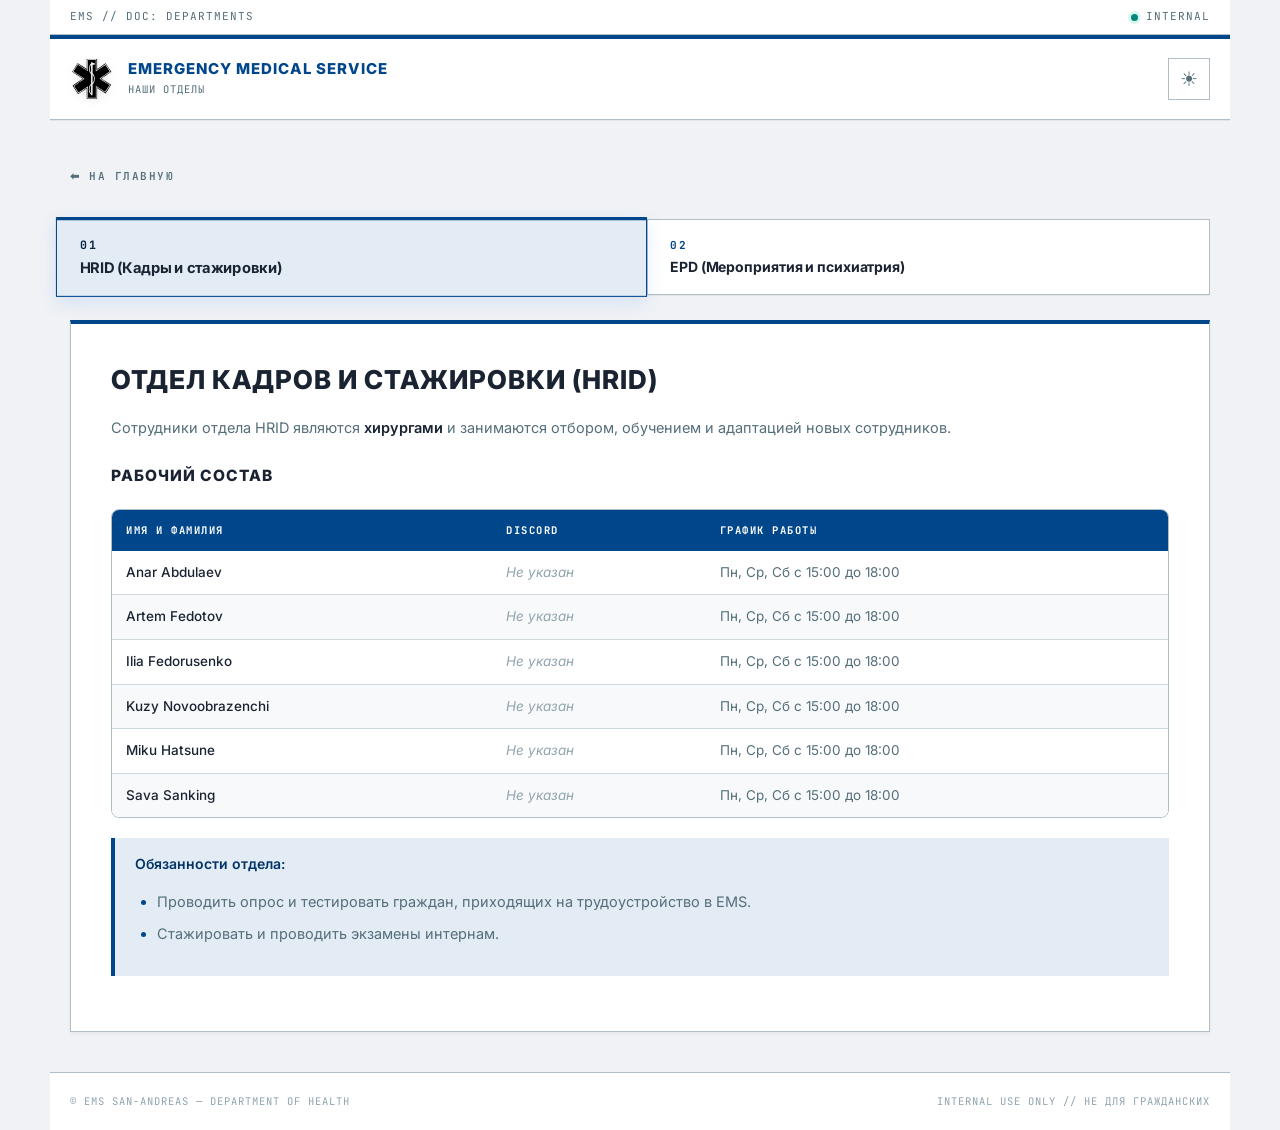
==== commit ba49d746: "Add files via upload" ====
--- a/pages/departments.html
+++ b/pages/departments.html
@@ -1,5 +1,6 @@
 <!DOCTYPE html>
 <html lang="ru">
+
 <head>
   <meta charset="UTF-8">
   <meta name="viewport" content="width=device-width, initial-scale=1.0">
@@ -9,11 +10,18 @@
   <link rel="stylesheet" href="../css/portal.css">
   <link rel="stylesheet" href="../css/themes.css">
   <style>
-    html { background: #f0f2f5; transition: none; }
-    html.theme-dark { background: #0b1320; }
+    html {
+      background: #f0f2f5;
+      transition: none;
+    }
+
+    html.theme-dark {
+      background: #0b1320;
+    }
   </style>
   <script src="../js/theme-init.js"></script>
 </head>
+
 <body class="theme-light">
 
   <div class="topbar">
@@ -57,19 +65,53 @@
       <!-- HRID -->
       <div class="doc-pane active" id="pane-hrid">
         <h1>Отдел кадров и стажировки (HRID)</h1>
-        <p>Сотрудники отдела HRID являются <strong>хирургами</strong> и занимаются отбором, обучением и адаптацией новых сотрудников.</p>
+        <p>Сотрудники отдела HRID являются <strong>хирургами</strong> и занимаются отбором, обучением и адаптацией новых
+          сотрудников.</p>
         <h3>Рабочий состав</h3>
-        <table>
-          <thead><tr><th>Имя и Фамилия</th><th>Discord</th><th>График работы</th></tr></thead>
-          <tbody>
-            <tr><td>Anar Abdulaev</td><td><span style="color: var(--text-faint); font-style: italic;">Не указан</span></td><td>Пн, Ср, Сб с 15:00 до 18:00</td></tr>
-            <tr><td>Artem Fedotov</td><td><span style="color: var(--text-faint); font-style: italic;">Не указан</span></td><td>Пн, Ср, Сб с 15:00 до 18:00</td></tr>
-            <tr><td>Ilia Fedorusenko</td><td><span style="color: var(--text-faint); font-style: italic;">Не указан</span></td><td>Пн, Ср, Сб с 15:00 до 18:00</td></tr>
-            <tr><td>Kuzy Novoobrazenchi</td><td><span style="color: var(--text-faint); font-style: italic;">Не указан</span></td><td>Пн, Ср, Сб с 15:00 до 18:00</td></tr>
-            <tr><td>Miku Hatsune</td><td><span style="color: var(--text-faint); font-style: italic;">Не указан</span></td><td>Пн, Ср, Сб с 15:00 до 18:00</td></tr>
-            <tr><td>Sava Sanking</td><td><span style="color: var(--text-faint); font-style: italic;">Не указан</span></td><td>Пн, Ср, Сб с 15:00 до 18:00</td></tr>
-          </tbody>
-        </table>
+        <div class="table-wrapper">
+          <table>
+            <thead>
+              <tr>
+                <th>Имя и Фамилия</th>
+                <th>Discord</th>
+                <th>График работы</th>
+              </tr>
+            </thead>
+            <tbody>
+              <tr>
+                <td>Anar Abdulaev</td>
+                <td><span style="color: var(--text-faint); font-style: italic;">Не указан</span></td>
+                <td>Пн, Ср, Сб с 15:00 до 18:00</td>
+              </tr>
+              <tr>
+                <td>Artem Fedotov</td>
+                <td><span style="color: var(--text-faint); font-style: italic;">Не указан</span></td>
+                <td>Пн, Ср, Сб с 15:00 до 18:00</td>
+              </tr>
+              <tr>
+                <td>Ilia Fedorusenko</td>
+                <td><span style="color: var(--text-faint); font-style: italic;">Не указан</span></td>
+                <td>Пн, Ср, Сб с 15:00 до 18:00</td>
+              </tr>
+              <tr>
+                <td>Kuzy Novoobrazenchi</td>
+                <td><span style="color: var(--text-faint); font-style: italic;">Не указан</span></td>
+                <td>Пн, Ср, Сб с 15:00 до 18:00</td>
+              </tr>
+              <tr>
+                <td>Miku Hatsune</td>
+                <td><span style="color: var(--text-faint); font-style: italic;">Не указан</span></td>
+                <td>Пн, Ср, Сб с 15:00 до 18:00</td>
+              </tr>
+              <tr>
+                <td>Sava Sanking</td>
+                <td><span style="color: var(--text-faint); font-style: italic;">Не указан</span></td>
+                <td>Пн, Ср, Сб с 15:00 до 18:00</td>
+              </tr>
+            </tbody>
+          </table>
+        </div>
+
         <div class="info-box" style="margin-top: 20px;">
           <strong>Обязанности отдела:</strong>
           <ul>
@@ -82,15 +124,38 @@
       <!-- EPD -->
       <div class="doc-pane" id="pane-epd" style="display: none;">
         <h1>Отдел мероприятий и психиатрии (EPD)</h1>
-        <p>Сотрудники отдела EPD являются <strong>психиатрами</strong> и отвечают за психологическую помощь, тестирование сотрудников других фракций и организацию мероприятий.</p>
+        <p>Сотрудники отдела EPD являются <strong>психиатрами</strong> и отвечают за психологическую помощь,
+          тестирование сотрудников других фракций и организацию мероприятий.</p>
         <h3>Рабочий состав</h3>
         <table>
-          <thead><tr><th>Имя и Фамилия</th><th>Discord</th><th>График работы</th></tr></thead>
+          <thead>
+            <tr>
+              <th>Имя и Фамилия</th>
+              <th>Discord</th>
+              <th>График работы</th>
+            </tr>
+          </thead>
           <tbody>
-            <tr><td>Nikits Lancerov</td><td><span style="color: var(--text-faint); font-style: italic;">Не указан</span></td><td>Вт, Чт, Пт с 19:00 до 22:00.<br>Вс с 17:00 до 20:00</td></tr>
-            <tr><td>Oleg Moon</td><td><span style="color: var(--text-faint); font-style: italic;">Не указан</span></td><td>Вт, Чт, Пт с 19:00 до 22:00.<br>Вс с 17:00 до 20:00</td></tr>
-            <tr><td>Pomius Djoplin</td><td><span style="color: var(--text-faint); font-style: italic;">Не указан</span></td><td>Вт, Чт, Пт с 18:00 до 22:00.<br>Вс с 14:00 до 19:00</td></tr>
-            <tr><td>Vladimir Dubrovsky</td><td><span style="color: var(--text-faint); font-style: italic;">Не указан</span></td><td>Вт, Чт, Пт с 16:00 до 22:00.<br>Вс с 12:00 до 17:00</td></tr>
+            <tr>
+              <td>Nikits Lancerov</td>
+              <td><span style="color: var(--text-faint); font-style: italic;">Не указан</span></td>
+              <td>Вт, Чт, Пт с 19:00 до 22:00.<br>Вс с 17:00 до 20:00</td>
+            </tr>
+            <tr>
+              <td>Oleg Moon</td>
+              <td><span style="color: var(--text-faint); font-style: italic;">Не указан</span></td>
+              <td>Вт, Чт, Пт с 19:00 до 22:00.<br>Вс с 17:00 до 20:00</td>
+            </tr>
+            <tr>
+              <td>Pomius Djoplin</td>
+              <td><span style="color: var(--text-faint); font-style: italic;">Не указан</span></td>
+              <td>Вт, Чт, Пт с 18:00 до 22:00.<br>Вс с 14:00 до 19:00</td>
+            </tr>
+            <tr>
+              <td>Vladimir Dubrovsky</td>
+              <td><span style="color: var(--text-faint); font-style: italic;">Не указан</span></td>
+              <td>Вт, Чт, Пт с 16:00 до 22:00.<br>Вс с 12:00 до 17:00</td>
+            </tr>
           </tbody>
         </table>
         <div class="info-box" style="margin-top: 20px;">
@@ -116,4 +181,5 @@
   <script src="../js/dept-tabs.js"></script>
   <script src="../js/theme.js"></script>
 </body>
+
 </html>
--- a/css/base.css
+++ b/css/base.css
@@ -2,7 +2,7 @@
 
 * { box-sizing: border-box; }
 
-/* ===== ГОРИЗОНТАЛЬНЫЙ ГРАДИЕНТНЫЙ ФОН ЗА ПРЕДЕЛАМИ САЙТА ===== */
+/* ===== ГРАДИЕНТНЫЙ ФОН ЗА ПРЕДЕЛАМИ САЙТА ===== */
 html {
   /* Светлая тема: тёмный край → светлый центр → тёмный край */
   background: linear-gradient(
@@ -14,6 +14,7 @@
     #4a5568 100%
   );
   background-attachment: fixed;
+  background-size: cover;
   min-height: 100vh;
   transition: background 0.5s ease;
 }
@@ -29,20 +30,45 @@
     #000000 100%
   );
   background-attachment: fixed;
-}
-
+  background-size: cover;
+}
+
+/* 
+  Сам body имеет сплошной фон (var(--page-bg)). 
+  Так как у него есть max-width: 1180px и margin: 0 auto, 
+  он закрывает градиент только в центре (где находится сам сайт). 
+  За его пределами (по бокам) виден градиент html.
+*/
 body {
   font-family: 'Inter', 'Segoe UI', -apple-system, Arial, sans-serif;
   max-width: 1180px;
   margin: 0 auto;
-  padding: 0 20px 60px 20px;
+  padding: 0 20px;
   font-size: 15px;
   line-height: 1.6;
   color: var(--text);
+  
+  /* Фон самого сайта (монотонный) */
   background: var(--page-bg);
-  background-attachment: fixed;
+  background-attachment: fixed; 
+  
+  /* Flexbox для прижатия футера вниз */
+  display: flex;
+  flex-direction: column;
   min-height: 100vh;
+  
   transition: background-color 0.4s ease, color 0.4s ease;
+}
+
+/* Динамическая высота для мобильных */
+@supports (min-height: 100dvh) {
+  html { min-height: 100dvh; }
+  body { min-height: 100dvh; }
+}
+
+/* Основной контент растягивается */
+main.ems-content {
+  flex: 1 0 auto;
 }
 
 /* ===== TOPBAR ===== */
@@ -112,7 +138,7 @@
   align-items: center;
   gap: 14px;
   text-decoration: none;
-  margin-right: auto; /* Прижимает остальные блоки вправо */
+  margin-right: auto;
 }
 
 .ems-logo {
@@ -194,6 +220,7 @@
   margin: 40px -20px 0 -20px;
   padding: 20px;
   background: var(--panel);
+  flex-shrink: 0;
   transition: background-color 0.4s ease, border-color 0.4s ease;
 }
 .footer-inner {
@@ -212,4 +239,5 @@
 @media (max-width: 700px) {
   .header-meta { display: none; }
   .footer-inner { justify-content: center; text-align: center; }
+  body { padding-bottom: 0; }
 }
--- a/css/portal.css
+++ b/css/portal.css
@@ -1140,4 +1140,56 @@
     color: var(--text-faint);
     font-family: var(--mono);
     font-style: italic;
+}
+
+/* =========================================================
+   ОБЕРТКА ДЛЯ ТАБЛИЦ (СКРОЛЛ НА МОБИЛЬНЫХ)
+   ========================================================= */
+.table-wrapper {
+  width: 100%;
+  overflow-x: auto;
+  -webkit-overflow-scrolling: touch;
+  margin: 20px 0;
+  border: 1px solid var(--border);
+  border-radius: 8px;
+}
+
+.table-wrapper table {
+  margin: 0;
+  border: none;
+  border-radius: 0;
+  min-width: 600px;
+}
+
+/* =========================================================
+   УВЕДОМЛЕНИЕ (TOAST)
+   ========================================================= */
+.toast {
+  position: fixed;
+  bottom: 30px;
+  left: 50%;
+  transform: translateX(-50%) translateY(20px);
+  background: var(--text);
+  color: var(--panel);
+  padding: 10px 20px;
+  border-radius: 8px;
+  font-family: var(--mono);
+  font-size: 13px;
+  font-weight: 600;
+  box-shadow: 0 4px 12px rgba(0,0,0,0.2);
+  
+  /* Скрыто до появления */
+  visibility: hidden;
+  opacity: 0;
+  pointer-events: none;
+  
+  transition: all 0.3s cubic-bezier(0.68, -0.55, 0.265, 1.55);
+  z-index: 9999;
+}
+
+.toast.show {
+  visibility: visible;
+  opacity: 1;
+  pointer-events: auto;
+  transform: translateX(-50%) translateY(0);
 }
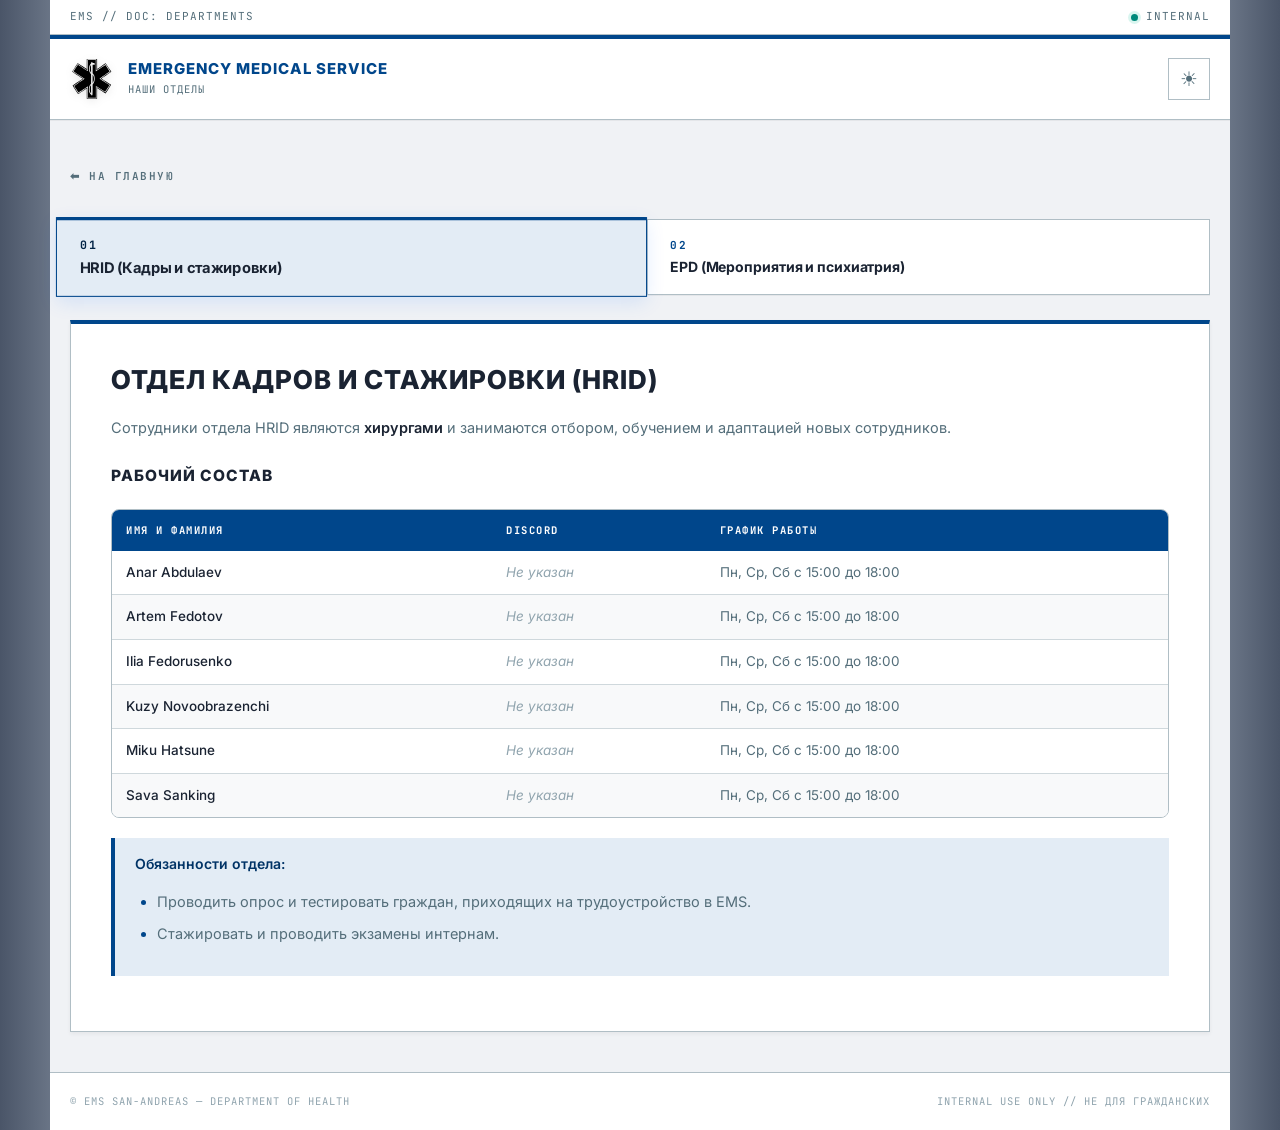
==== commit 4d5bc220: "Add files via upload" ====
--- a/pages/departments.html
+++ b/pages/departments.html
@@ -11,12 +11,7 @@
   <link rel="stylesheet" href="../css/themes.css">
   <style>
     html {
-      background: #f0f2f5;
       transition: none;
-    }
-
-    html.theme-dark {
-      background: #0b1320;
     }
   </style>
   <script src="../js/theme-init.js"></script>
--- a/css/base.css
+++ b/css/base.css
@@ -4,41 +4,44 @@
 
 /* ===== ГРАДИЕНТНЫЙ ФОН ЗА ПРЕДЕЛАМИ САЙТА ===== */
 html {
-  /* Светлая тема: тёмный край → светлый центр → тёмный край */
+  /* Светлая тема */
   background: linear-gradient(
     90deg,
     #4a5568 0%,
-    #9aa5b4 20%,
-    #eef1f5 50%,
-    #9aa5b4 80%,
+    #9aa5b4 10%,
+    #eef1f5 19%,
+    #eef1f5 81%,
+    #9aa5b4 90%,
     #4a5568 100%
   );
-  background-attachment: fixed;
   background-size: cover;
+  background-repeat: no-repeat;
   min-height: 100vh;
   transition: background 0.5s ease;
 }
 
-/* Тёмная тема: чёрный край → тёмно-синий центр → чёрный край */
+/* Тёмная тема */
 html.theme-dark {
   background: linear-gradient(
     90deg,
     #000000 0%,
-    #060b14 20%,
-    #162338 50%,
-    #060b14 80%,
+    #060b14 10%,
+    #162338 19%,
+    #162338 81%,
+    #060b14 90%,
     #000000 100%
   );
-  background-attachment: fixed;
   background-size: cover;
-}
-
-/* 
-  Сам body имеет сплошной фон (var(--page-bg)). 
-  Так как у него есть max-width: 1180px и margin: 0 auto, 
-  он закрывает градиент только в центре (где находится сам сайт). 
-  За его пределами (по бокам) виден градиент html.
-*/
+  background-repeat: no-repeat;
+}
+
+/* Для мобильных устройств используем dvh, чтобы учитывать адресную строку браузера */
+@supports (min-height: 100dvh) {
+  html {
+    min-height: 100dvh;
+  }
+}
+
 body {
   font-family: 'Inter', 'Segoe UI', -apple-system, Arial, sans-serif;
   max-width: 1180px;
@@ -50,7 +53,6 @@
   
   /* Фон самого сайта (монотонный) */
   background: var(--page-bg);
-  background-attachment: fixed; 
   
   /* Flexbox для прижатия футера вниз */
   display: flex;
@@ -58,12 +60,6 @@
   min-height: 100vh;
   
   transition: background-color 0.4s ease, color 0.4s ease;
-}
-
-/* Динамическая высота для мобильных */
-@supports (min-height: 100dvh) {
-  html { min-height: 100dvh; }
-  body { min-height: 100dvh; }
 }
 
 /* Основной контент растягивается */
